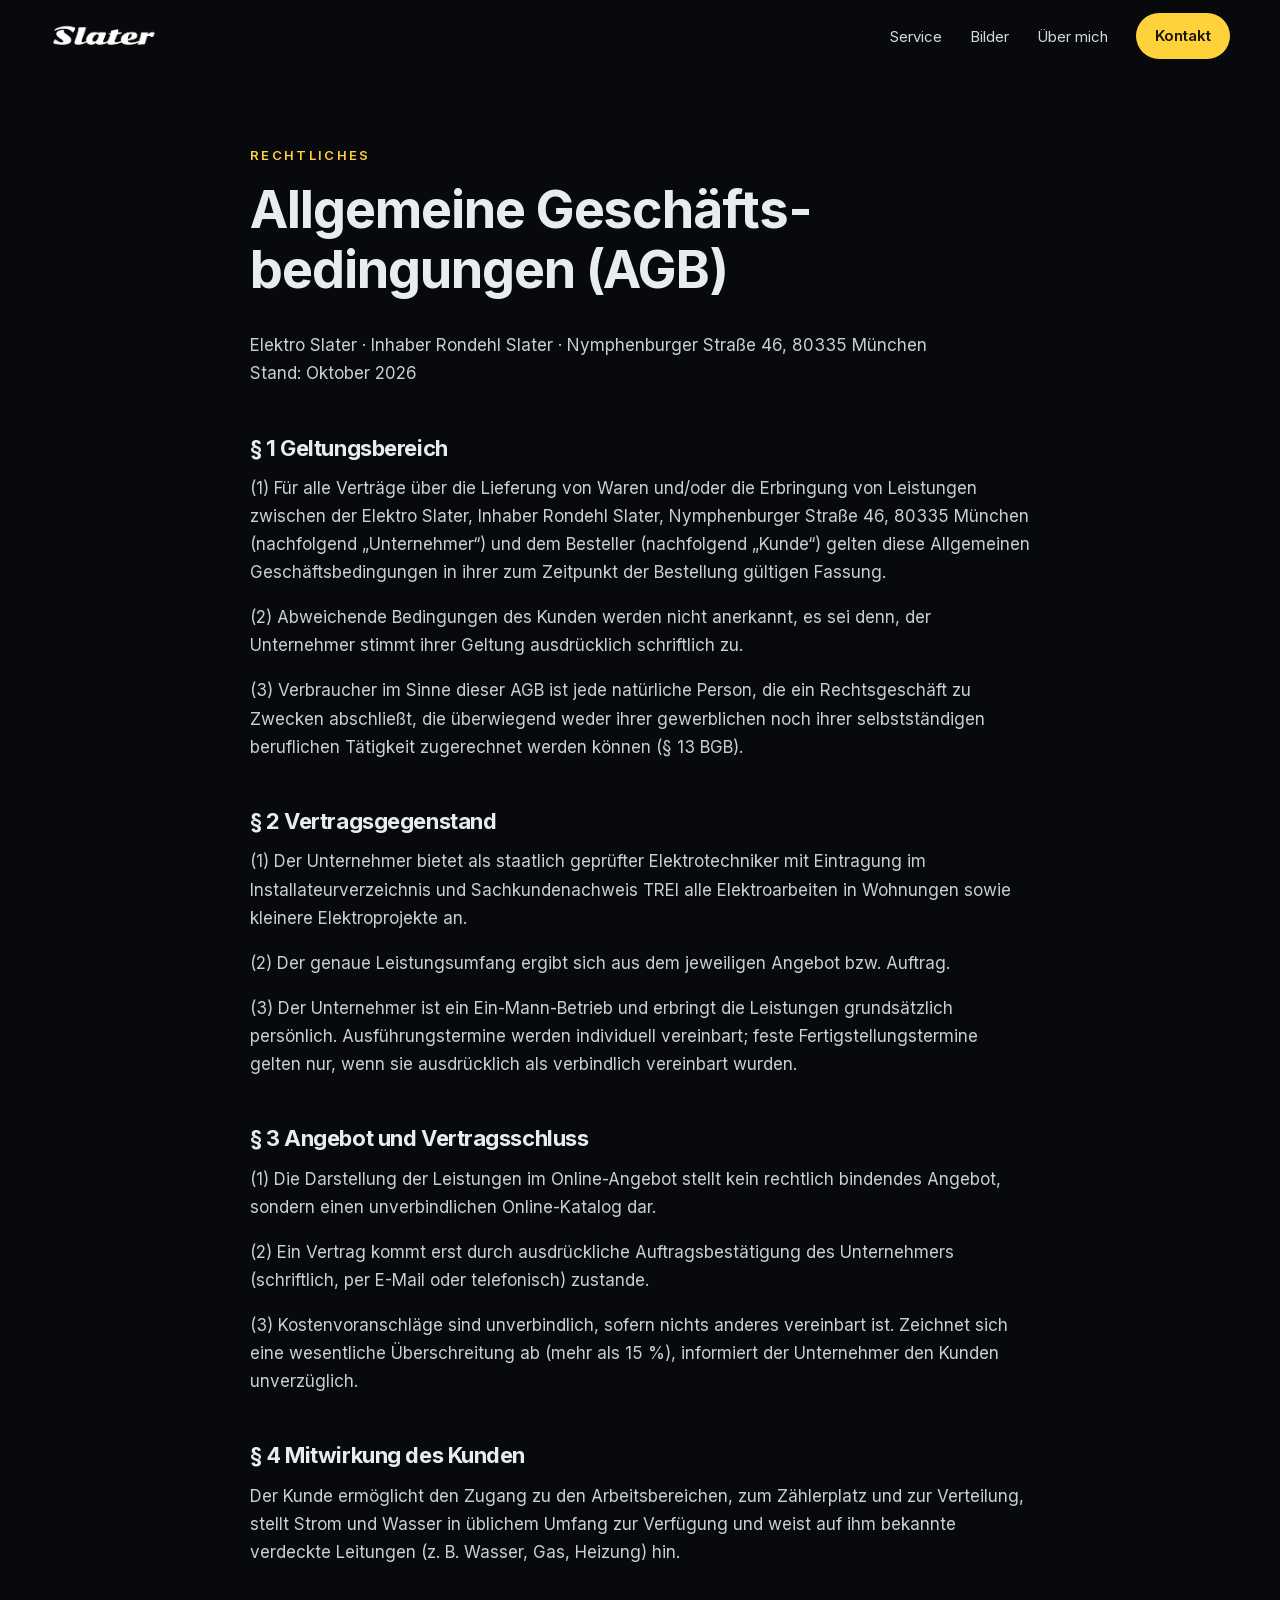
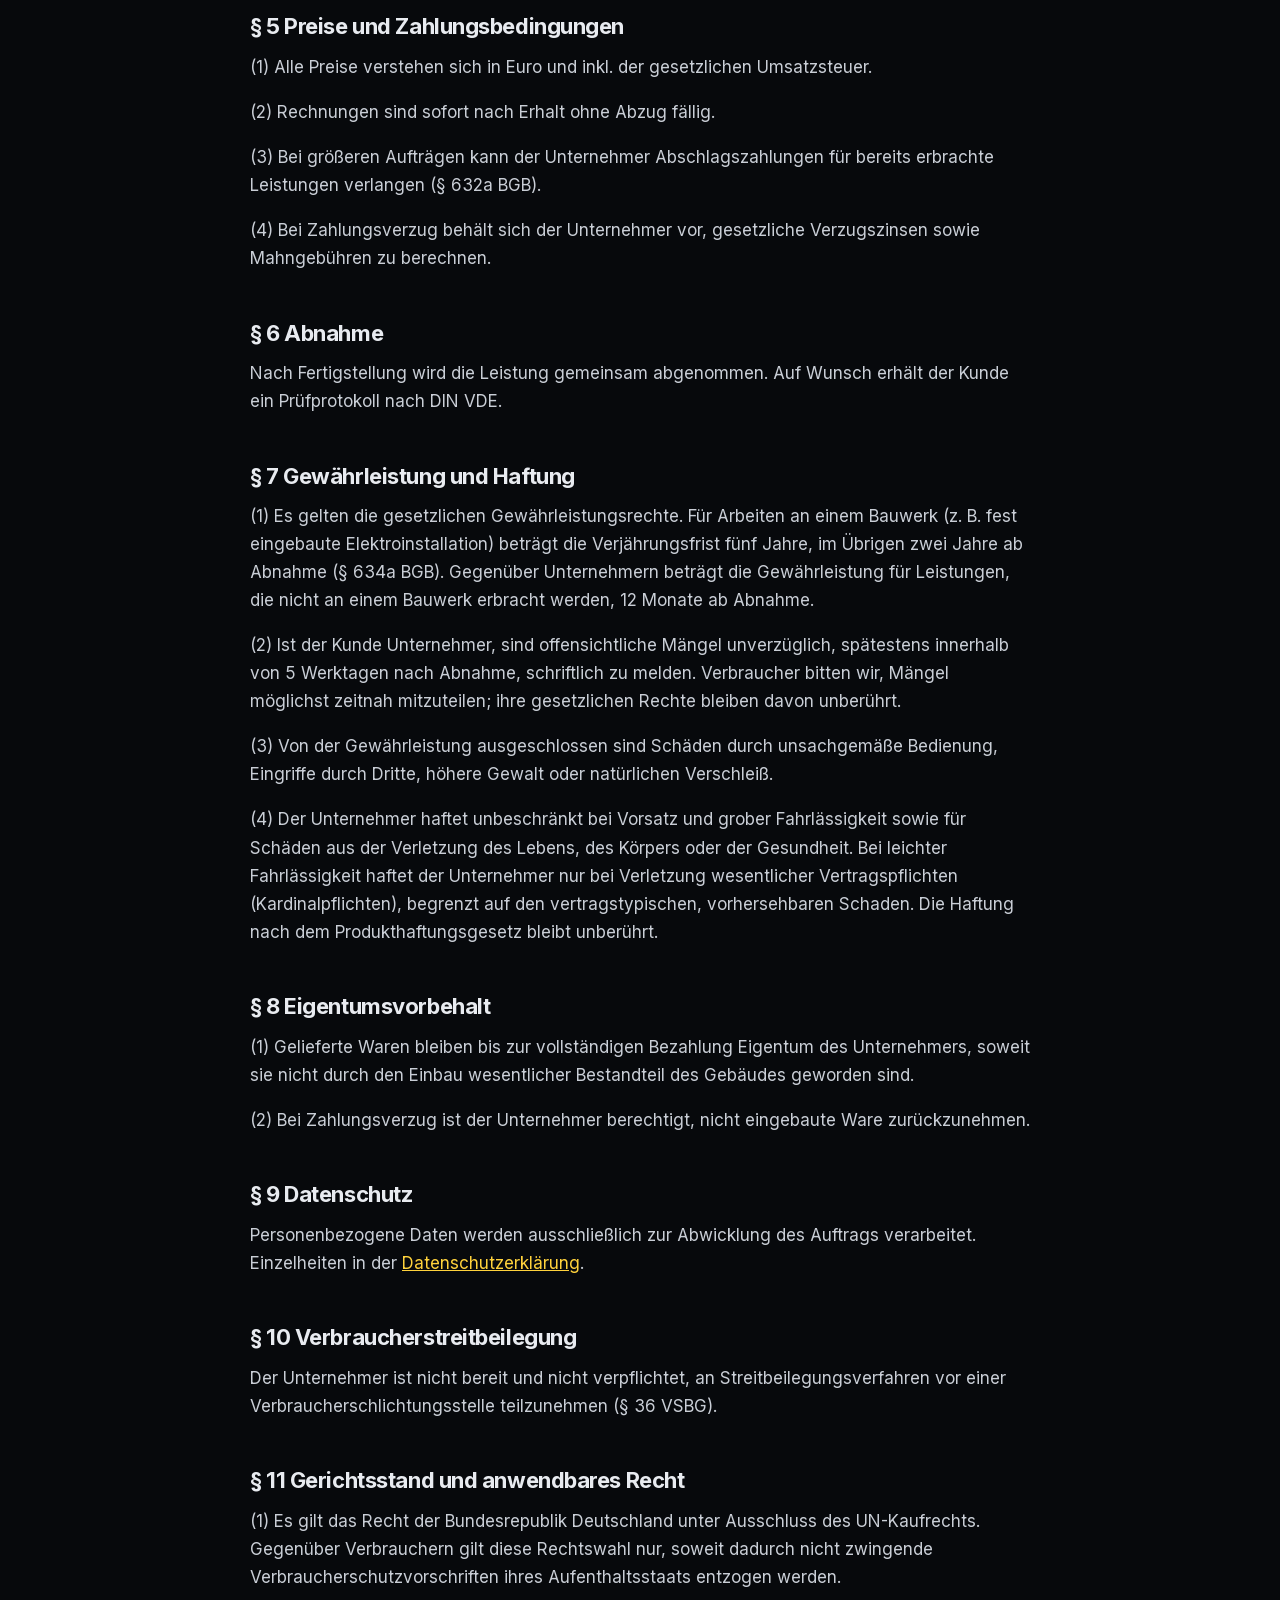
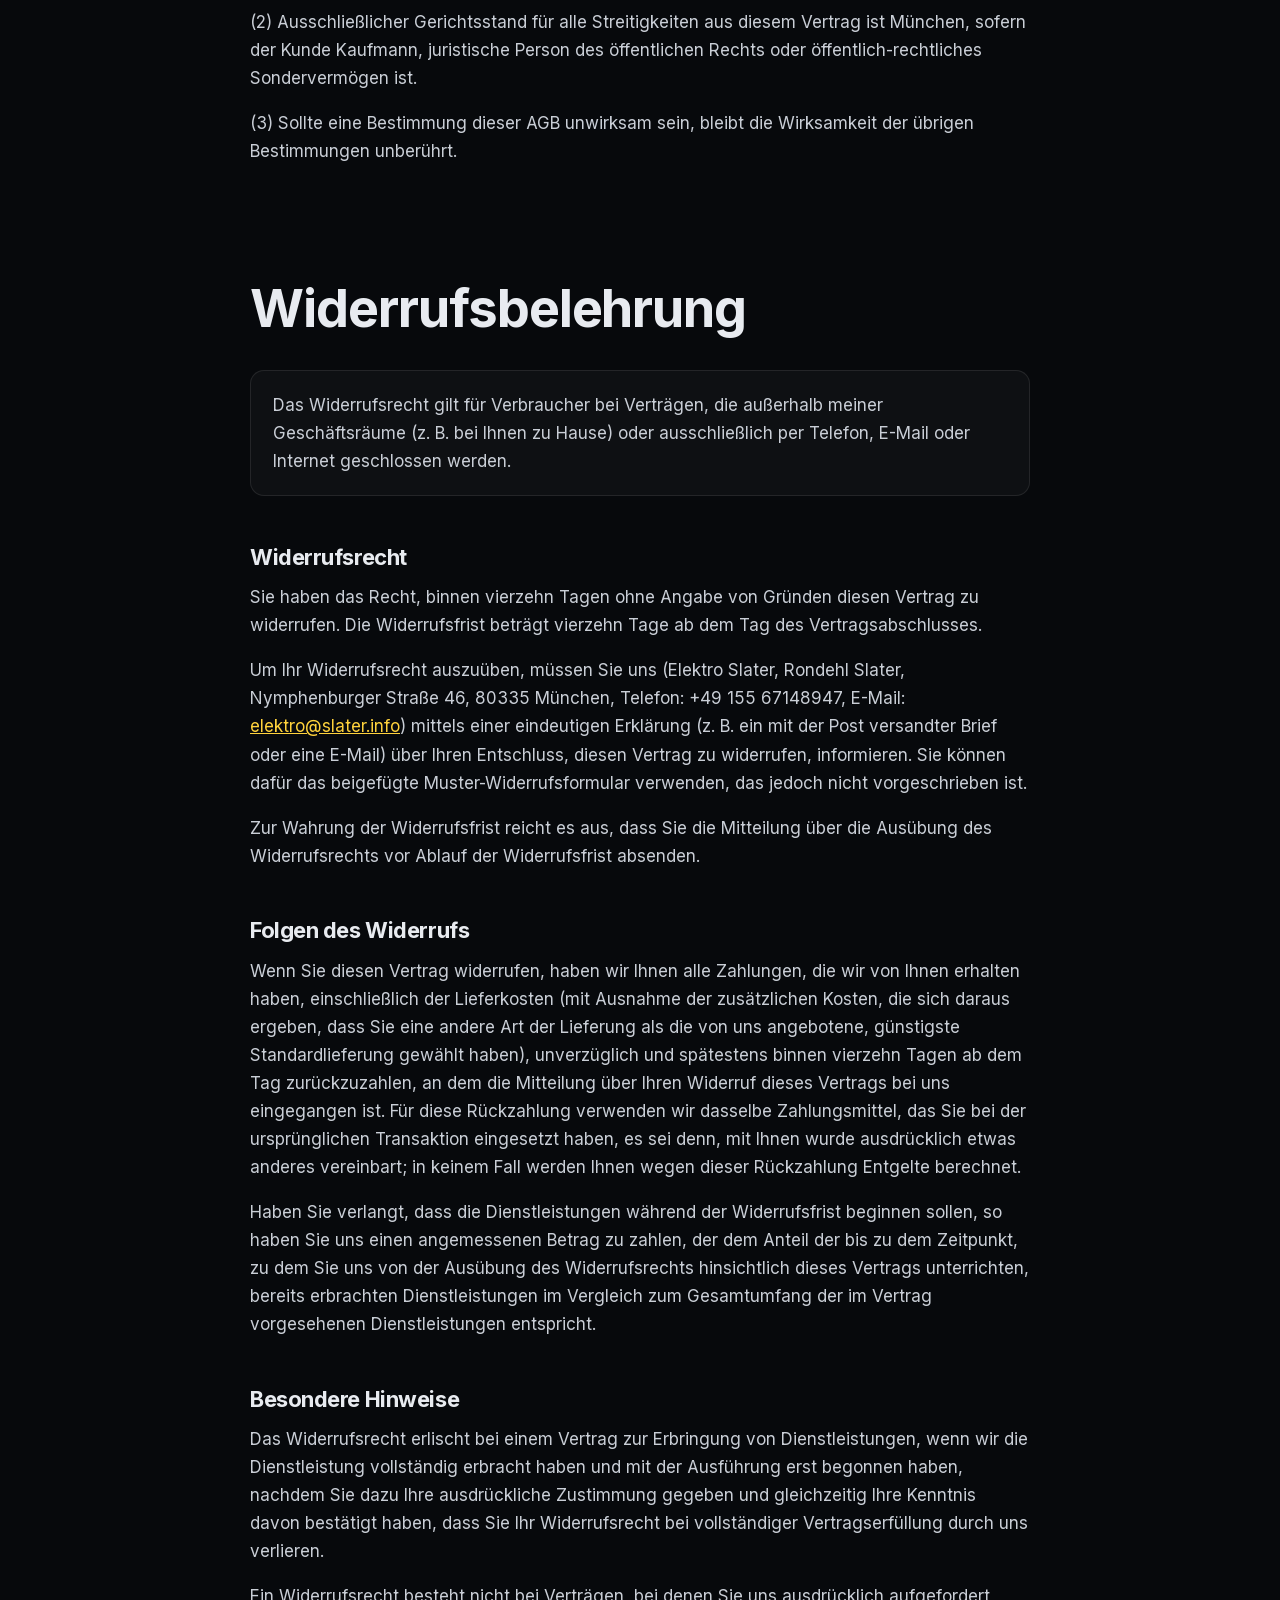
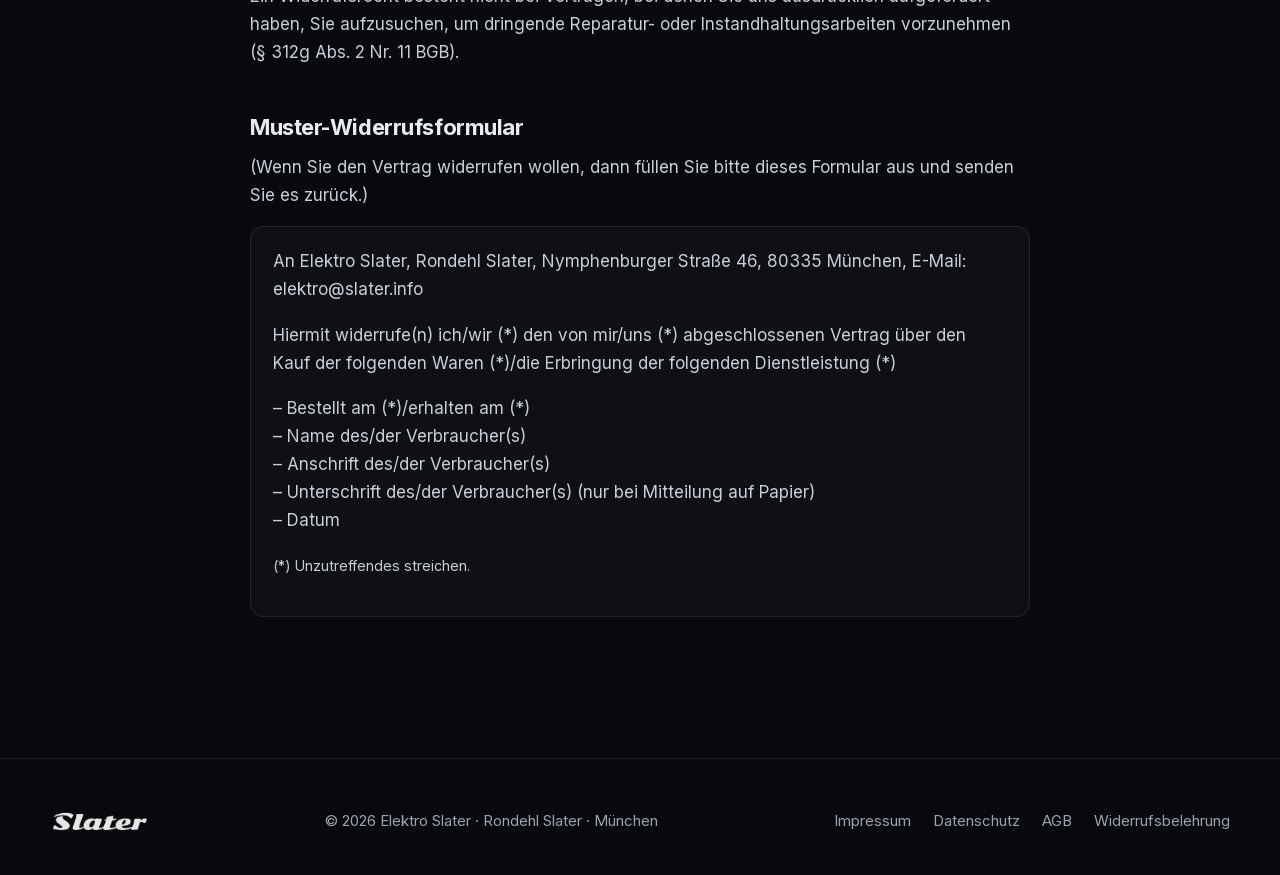
==== agb.html @ 7f8ffefa "Neue Webseite Elektro Slater Gewitter-Startseite, Meilensteine der Elektrik, Nachweise, Impressum, D" ====
<!doctype html>
<html lang="de">
<head>
  <meta charset="utf-8">
  <meta name="viewport" content="width=device-width, initial-scale=1">
  <title>AGB &amp; Widerrufsbelehrung – Elektro Slater</title>
  <meta name="robots" content="noindex, follow">
  <meta name="theme-color" content="#07090c">
  <link rel="icon" href="data:image/svg+xml,%3Csvg xmlns='http://www.w3.org/2000/svg' viewBox='0 0 64 64'%3E%3Crect width='64' height='64' rx='12' fill='%2307090c'/%3E%3Cpath d='M36 6 14 36h14l-4 22 24-32H34z' fill='%23ffd23c'/%3E%3C/svg%3E">
  <link rel="stylesheet" href="css/style.css">
</head>
<body>
<header class="site-header is-scrolled">
  <div class="wrap">
    <a class="brand" href="index.html" aria-label="Elektro Slater – Startseite"><img src="img/logo-slater.png" alt="Slater" width="108" height="28"></a>
    <button class="nav-toggle" aria-expanded="false" aria-controls="nav" aria-label="Menü öffnen"><span></span><span></span><span></span></button>
    <nav class="nav" id="nav" aria-label="Hauptnavigation">
      <ul>
        <li><a href="index.html#leistungen">Service</a></li>
        <li><a href="index.html#bilder">Bilder</a></li>
        <li><a href="index.html#ueber-mich">Über mich</a></li>
        <li><a class="btn btn--volt" href="index.html#kontakt">Kontakt</a></li>
      </ul>
    </nav>
  </div>
</header>

<main id="main" class="section legal">
  <div class="wrap narrow">
    <span class="kicker">Rechtliches</span>
    <h1>Allgemeine Geschäfts&shy;bedingungen (AGB)</h1>
    <p>Elektro Slater · Inhaber Rondehl Slater · Nymphenburger Straße 46, 80335 München<br>Stand: Oktober 2026</p>

    <h2>§ 1 Geltungsbereich</h2>
    <p>(1) Für alle Verträge über die Lieferung von Waren und/oder die Erbringung von Leistungen zwischen der Elektro Slater, Inhaber Rondehl Slater, Nymphenburger Straße 46, 80335 München (nachfolgend „Unternehmer“) und dem Besteller (nachfolgend „Kunde“) gelten diese Allgemeinen Geschäftsbedingungen in ihrer zum Zeitpunkt der Bestellung gültigen Fassung.</p>
    <p>(2) Abweichende Bedingungen des Kunden werden nicht anerkannt, es sei denn, der Unternehmer stimmt ihrer Geltung ausdrücklich schriftlich zu.</p>
    <p>(3) Verbraucher im Sinne dieser AGB ist jede natürliche Person, die ein Rechtsgeschäft zu Zwecken abschließt, die überwiegend weder ihrer gewerblichen noch ihrer selbstständigen beruflichen Tätigkeit zugerechnet werden können (§ 13 BGB).</p>

    <h2>§ 2 Vertragsgegenstand</h2>
    <p>(1) Der Unternehmer bietet als staatlich geprüfter Elektrotechniker mit Eintragung im Installateurverzeichnis und Sachkundenachweis TREI alle Elektroarbeiten in Wohnungen sowie kleinere Elektroprojekte an.</p>
    <p>(2) Der genaue Leistungsumfang ergibt sich aus dem jeweiligen Angebot bzw. Auftrag.</p>
    <p>(3) Der Unternehmer ist ein Ein-Mann-Betrieb und erbringt die Leistungen grundsätzlich persönlich. Ausführungstermine werden individuell vereinbart; feste Fertigstellungstermine gelten nur, wenn sie ausdrücklich als verbindlich vereinbart wurden.</p>

    <h2>§ 3 Angebot und Vertragsschluss</h2>
    <p>(1) Die Darstellung der Leistungen im Online-Angebot stellt kein rechtlich bindendes Angebot, sondern einen unverbindlichen Online-Katalog dar.</p>
    <p>(2) Ein Vertrag kommt erst durch ausdrückliche Auftragsbestätigung des Unternehmers (schriftlich, per E-Mail oder telefonisch) zustande.</p>
    <p>(3) Kostenvoranschläge sind unverbindlich, sofern nichts anderes vereinbart ist. Zeichnet sich eine wesentliche Überschreitung ab (mehr als 15 %), informiert der Unternehmer den Kunden unverzüglich.</p>

    <h2>§ 4 Mitwirkung des Kunden</h2>
    <p>Der Kunde ermöglicht den Zugang zu den Arbeitsbereichen, zum Zählerplatz und zur Verteilung, stellt Strom und Wasser in üblichem Umfang zur Verfügung und weist auf ihm bekannte verdeckte Leitungen (z. B. Wasser, Gas, Heizung) hin.</p>

    <h2>§ 5 Preise und Zahlungsbedingungen</h2>
    <p>(1) Alle Preise verstehen sich in Euro und inkl. der gesetzlichen Umsatzsteuer. <!-- Falls Kleinunternehmer nach § 19 UStG: Satz ersetzen durch „Gemäß § 19 UStG wird keine Umsatzsteuer berechnet.“ --></p>
    <p>(2) Rechnungen sind sofort nach Erhalt ohne Abzug fällig.</p>
    <p>(3) Bei größeren Aufträgen kann der Unternehmer Abschlagszahlungen für bereits erbrachte Leistungen verlangen (§ 632a BGB).</p>
    <p>(4) Bei Zahlungsverzug behält sich der Unternehmer vor, gesetzliche Verzugszinsen sowie Mahngebühren zu berechnen.</p>

    <h2>§ 6 Abnahme</h2>
    <p>Nach Fertigstellung wird die Leistung gemeinsam abgenommen. Auf Wunsch erhält der Kunde ein Prüfprotokoll nach DIN VDE.</p>

    <h2>§ 7 Gewährleistung und Haftung</h2>
    <p>(1) Es gelten die gesetzlichen Gewährleistungsrechte. Für Arbeiten an einem Bauwerk (z. B. fest eingebaute Elektroinstallation) beträgt die Verjährungsfrist fünf Jahre, im Übrigen zwei Jahre ab Abnahme (§ 634a BGB). Gegenüber Unternehmern beträgt die Gewährleistung für Leistungen, die nicht an einem Bauwerk erbracht werden, 12 Monate ab Abnahme.</p>
    <p>(2) Ist der Kunde Unternehmer, sind offensichtliche Mängel unverzüglich, spätestens innerhalb von 5 Werktagen nach Abnahme, schriftlich zu melden. Verbraucher bitten wir, Mängel möglichst zeitnah mitzuteilen; ihre gesetzlichen Rechte bleiben davon unberührt.</p>
    <p>(3) Von der Gewährleistung ausgeschlossen sind Schäden durch unsachgemäße Bedienung, Eingriffe durch Dritte, höhere Gewalt oder natürlichen Verschleiß.</p>
    <p>(4) Der Unternehmer haftet unbeschränkt bei Vorsatz und grober Fahrlässigkeit sowie für Schäden aus der Verletzung des Lebens, des Körpers oder der Gesundheit. Bei leichter Fahrlässigkeit haftet der Unternehmer nur bei Verletzung wesentlicher Vertragspflichten (Kardinalpflichten), begrenzt auf den vertragstypischen, vorhersehbaren Schaden. Die Haftung nach dem Produkthaftungsgesetz bleibt unberührt.</p>

    <h2>§ 8 Eigentumsvorbehalt</h2>
    <p>(1) Gelieferte Waren bleiben bis zur vollständigen Bezahlung Eigentum des Unternehmers, soweit sie nicht durch den Einbau wesentlicher Bestandteil des Gebäudes geworden sind.</p>
    <p>(2) Bei Zahlungsverzug ist der Unternehmer berechtigt, nicht eingebaute Ware zurückzunehmen.</p>

    <h2>§ 9 Datenschutz</h2>
    <p>Personenbezogene Daten werden ausschließlich zur Abwicklung des Auftrags verarbeitet. Einzelheiten in der <a href="datenschutz.html">Datenschutzerklärung</a>.</p>

    <h2>§ 10 Verbraucherstreitbeilegung</h2>
    <p>Der Unternehmer ist nicht bereit und nicht verpflichtet, an Streitbeilegungsverfahren vor einer Verbraucherschlichtungsstelle teilzunehmen (§ 36 VSBG).</p>

    <h2>§ 11 Gerichtsstand und anwendbares Recht</h2>
    <p>(1) Es gilt das Recht der Bundesrepublik Deutschland unter Ausschluss des UN-Kaufrechts. Gegenüber Verbrauchern gilt diese Rechtswahl nur, soweit dadurch nicht zwingende Verbraucherschutzvorschriften ihres Aufenthaltsstaats entzogen werden.</p>
    <p>(2) Ausschließlicher Gerichtsstand für alle Streitigkeiten aus diesem Vertrag ist München, sofern der Kunde Kaufmann, juristische Person des öffentlichen Rechts oder öffentlich-rechtliches Sondervermögen ist.</p>
    <p>(3) Sollte eine Bestimmung dieser AGB unwirksam sein, bleibt die Wirksamkeit der übrigen Bestimmungen unberührt.</p>

    <h1 id="widerruf" style="margin-top:2.2em">Widerrufs&shy;belehrung</h1>
    <p class="box">Das Widerrufsrecht gilt für Verbraucher bei Verträgen, die außerhalb meiner Geschäftsräume (z. B. bei Ihnen zu Hause) oder ausschließlich per Telefon, E-Mail oder Internet geschlossen werden.</p>

    <h2>Widerrufsrecht</h2>
    <p>Sie haben das Recht, binnen vierzehn Tagen ohne Angabe von Gründen diesen Vertrag zu widerrufen. Die Widerrufsfrist beträgt vierzehn Tage ab dem Tag des Vertragsabschlusses.</p>
    <p>Um Ihr Widerrufsrecht auszuüben, müssen Sie uns (Elektro Slater, Rondehl Slater, Nymphenburger Straße 46, 80335 München, Telefon: +49 155 67148947, E-Mail: <a href="mailto:elektro@slater.info">elektro@slater.info</a>) mittels einer eindeutigen Erklärung (z. B. ein mit der Post versandter Brief oder eine E-Mail) über Ihren Entschluss, diesen Vertrag zu widerrufen, informieren. Sie können dafür das beigefügte Muster-Widerrufsformular verwenden, das jedoch nicht vorgeschrieben ist.</p>
    <p>Zur Wahrung der Widerrufsfrist reicht es aus, dass Sie die Mitteilung über die Ausübung des Widerrufsrechts vor Ablauf der Widerrufsfrist absenden.</p>

    <h2>Folgen des Widerrufs</h2>
    <p>Wenn Sie diesen Vertrag widerrufen, haben wir Ihnen alle Zahlungen, die wir von Ihnen erhalten haben, einschließlich der Lieferkosten (mit Ausnahme der zusätzlichen Kosten, die sich daraus ergeben, dass Sie eine andere Art der Lieferung als die von uns angebotene, günstigste Standardlieferung gewählt haben), unverzüglich und spätestens binnen vierzehn Tagen ab dem Tag zurückzuzahlen, an dem die Mitteilung über Ihren Widerruf dieses Vertrags bei uns eingegangen ist. Für diese Rückzahlung verwenden wir dasselbe Zahlungsmittel, das Sie bei der ursprünglichen Transaktion eingesetzt haben, es sei denn, mit Ihnen wurde ausdrücklich etwas anderes vereinbart; in keinem Fall werden Ihnen wegen dieser Rückzahlung Entgelte berechnet.</p>
    <p>Haben Sie verlangt, dass die Dienstleistungen während der Widerrufsfrist beginnen sollen, so haben Sie uns einen angemessenen Betrag zu zahlen, der dem Anteil der bis zu dem Zeitpunkt, zu dem Sie uns von der Ausübung des Widerrufsrechts hinsichtlich dieses Vertrags unterrichten, bereits erbrachten Dienstleistungen im Vergleich zum Gesamtumfang der im Vertrag vorgesehenen Dienstleistungen entspricht.</p>

    <h2>Besondere Hinweise</h2>
    <p>Das Widerrufsrecht erlischt bei einem Vertrag zur Erbringung von Dienstleistungen, wenn wir die Dienstleistung vollständig erbracht haben und mit der Ausführung erst begonnen haben, nachdem Sie dazu Ihre ausdrückliche Zustimmung gegeben und gleichzeitig Ihre Kenntnis davon bestätigt haben, dass Sie Ihr Widerrufsrecht bei vollständiger Vertragserfüllung durch uns verlieren.</p>
    <p>Ein Widerrufsrecht besteht nicht bei Verträgen, bei denen Sie uns ausdrücklich aufgefordert haben, Sie aufzusuchen, um dringende Reparatur- oder Instandhaltungsarbeiten vorzunehmen (§ 312g Abs. 2 Nr. 11 BGB).</p>

    <h2>Muster-Widerrufsformular</h2>
    <p>(Wenn Sie den Vertrag widerrufen wollen, dann füllen Sie bitte dieses Formular aus und senden Sie es zurück.)</p>
    <div class="box">
      <p>An Elektro Slater, Rondehl Slater, Nymphenburger Straße 46, 80335 München, E-Mail: elektro@slater.info</p>
      <p>Hiermit widerrufe(n) ich/wir (*) den von mir/uns (*) abgeschlossenen Vertrag über den Kauf der folgenden Waren (*)/die Erbringung der folgenden Dienstleistung (*)</p>
      <p>– Bestellt am (*)/erhalten am (*)<br>– Name des/der Verbraucher(s)<br>– Anschrift des/der Verbraucher(s)<br>– Unterschrift des/der Verbraucher(s) (nur bei Mitteilung auf Papier)<br>– Datum</p>
      <p><small>(*) Unzutreffendes streichen.</small></p>
    </div>
  </div>
</main>

<footer class="site-footer">
  <div class="wrap">
    <a href="index.html" aria-label="Startseite"><img src="img/logo-slater.png" alt="Slater" width="100" height="26"></a>
    <span>© <span data-year>2026</span> Elektro Slater · Rondehl Slater · München</span>
    <ul>
      <li><a href="impressum.html">Impressum</a></li>
      <li><a href="datenschutz.html">Datenschutz</a></li>
      <li><a href="agb.html">AGB</a></li>
      <li><a href="agb.html#widerruf">Widerrufsbelehrung</a></li>
    </ul>
  </div>
</footer>
<script src="js/main.js" defer></script>
</body>
</html>
---- css/style.css ----
/* Elektro Slater – dunkles, ruhiges Design mit weichen Bildübergängen */

@font-face {
  font-family: "Inter";
  src: url("../fonts/inter.woff2") format("woff2");
  font-weight: 100 900;
  font-display: swap;
}

:root {
  --bg: #07090c;
  --bg-2: #0d1117;
  --line: rgba(255, 255, 255, .09);
  --text: #e8ebf0;
  --muted: #9aa3ae;
  --volt: #ffd23c;
  --volt-ink: #1a1400;
  --spark: #8fc2ff;
  --radius: 14px;
  --wrap: 1180px;
}

* { box-sizing: border-box; }
html { scroll-behavior: smooth; -webkit-text-size-adjust: 100%; }
@media (prefers-reduced-motion: reduce) { html { scroll-behavior: auto; } }
body {
  margin: 0;
  background: var(--bg);
  color: var(--text);
  font: 400 17px/1.65 "Inter", system-ui, -apple-system, "Segoe UI", sans-serif;
  -webkit-font-smoothing: antialiased;
}
img { max-width: 100%; display: block; }
a { color: inherit; }
h1, h2, h3 { line-height: 1.15; margin: 0 0 .6em; font-weight: 700; letter-spacing: -.02em; }
h2 { font-size: clamp(30px, 4.4vw, 52px); }
h3 { font-size: 21px; letter-spacing: -.01em; }
p { margin: 0 0 1em; }
.wrap { width: min(var(--wrap), 100% - 32px); margin-inline: auto; }
.narrow { width: min(780px, 100% - 32px); }
.kicker {
  display: inline-block; margin-bottom: 14px;
  font-size: 13px; font-weight: 600; letter-spacing: .18em; text-transform: uppercase;
  color: var(--volt);
}
.lead { font-size: clamp(18px, 1.6vw, 21px); color: #c9ced6; max-width: 62ch; }
.muted { color: var(--muted); }
.skip { position: absolute; left: -9999px; }
.skip:focus { left: 16px; top: 16px; z-index: 100; background: var(--volt); color: var(--volt-ink); padding: 8px 14px; border-radius: 8px; }

/* ---------- Buttons ---------- */
.btn {
  display: inline-flex; align-items: center; gap: 10px;
  padding: 14px 22px; border-radius: 999px;
  font-weight: 600; font-size: 16px; text-decoration: none;
  border: 1px solid transparent; cursor: pointer;
  transition: transform .2s, box-shadow .2s, background .2s;
}
.btn svg { width: 18px; height: 18px; flex: none; }
.btn--volt { background: var(--volt); color: var(--volt-ink); box-shadow: 0 0 0 rgba(255, 210, 60, 0); }
.btn--volt:hover { transform: translateY(-2px); box-shadow: 0 8px 30px rgba(255, 210, 60, .35); }
.btn--ghost { border-color: rgba(255, 255, 255, .3); color: var(--text); background: rgba(255, 255, 255, .04); backdrop-filter: blur(6px); }
.btn--ghost:hover { border-color: #fff; }

/* ---------- Kopfzeile ---------- */
.site-header {
  position: fixed; inset: 0 0 auto 0; z-index: 50;
  transition: background .3s, backdrop-filter .3s;
}
.site-header.is-scrolled { background: rgba(7, 9, 12, .82); backdrop-filter: blur(10px); border-bottom: 1px solid var(--line); }
.site-header .wrap { display: flex; align-items: center; justify-content: space-between; height: 72px; }
.brand img { height: 28px; width: auto; filter: none; }
.nav ul { list-style: none; display: flex; gap: 28px; margin: 0; padding: 0; align-items: center; }
.nav a { text-decoration: none; font-size: 15px; color: #d5d9df; }
.nav a:hover { color: #fff; }
.nav .btn { padding: 10px 18px; font-size: 15px; color: var(--volt-ink); }
.nav-toggle { display: none; background: none; border: 0; padding: 10px; cursor: pointer; }
.nav-toggle span { display: block; width: 24px; height: 2px; background: #fff; margin: 5px 0; transition: transform .3s, opacity .3s; }
@media (max-width: 860px) {
  .nav-toggle { display: block; position: relative; z-index: 2; }
  .nav { position: fixed; inset: 0; background: rgba(7, 9, 12, .97); display: grid; place-items: center; opacity: 0; pointer-events: none; transition: opacity .3s; }
  .nav ul { flex-direction: column; gap: 26px; }
  .nav a { font-size: 22px; }
  .nav-open .nav { opacity: 1; pointer-events: auto; }
  .nav-open .nav-toggle span:nth-child(1) { transform: translateY(7px) rotate(45deg); }
  .nav-open .nav-toggle span:nth-child(2) { opacity: 0; }
  .nav-open .nav-toggle span:nth-child(3) { transform: translateY(-7px) rotate(-45deg); }
}

/* ---------- Startbereich mit Gewitter ---------- */
.hero {
  position: relative; min-height: 100vh; min-height: 100svh;
  overflow: hidden; background: #05070a;
  display: flex; align-items: center;
}
/* Echtes Foto von München, abgedunkelt zur Gewitterstimmung */
.hero-photo { position: absolute; inset: 0; }
.hero-photo img {
  width: 100%; height: 100%; object-fit: cover; object-position: 30% 35%;
  filter: brightness(calc(.62 + var(--flash, 0) * .5)) saturate(.75) contrast(1.12) hue-rotate(-8deg);
  transform: scale(1.06);
  animation: drift 40s ease-in-out infinite alternate;
}
@keyframes drift { to { transform: scale(1.12) translate(-1.2%, -.6%); } }
.hero-photo::after { /* Gewitterhimmel: dunkle Wolkendecke oben, Licht der Stadt unten */
  content: ""; position: absolute; inset: 0;
  background:
    radial-gradient(ellipse 80% 55% at 50% 0%, rgba(6, 10, 22, .85), rgba(6, 10, 22, 0) 70%),
    linear-gradient(180deg, rgba(4, 7, 14, .75) 0%, rgba(8, 14, 28, .25) 40%, rgba(5, 7, 10, .55) 75%, var(--bg) 100%);
}
/* echter Blitz – nur im Himmel, weich ausgeblendet */
.hero-bolt {
  position: absolute; top: -6%; left: 50%; z-index: 1;
  height: 66%; width: auto; max-width: none;
  mix-blend-mode: screen; opacity: 0; transform-origin: top center;
  filter: brightness(1.05) contrast(1.9) saturate(.8); /* dunkelblauer Himmel des Blitzfotos wird schwarz = unsichtbar */
  -webkit-mask-image: radial-gradient(ellipse 48% 58% at 50% 42%, #000 45%, transparent 100%);
  mask-image: radial-gradient(ellipse 48% 58% at 50% 42%, #000 45%, transparent 100%);
  pointer-events: none;
}
.hero-flash {
  position: absolute; inset: 0; z-index: 1; opacity: 0; pointer-events: none; mix-blend-mode: screen;
  background: radial-gradient(ellipse 90% 60% at 50% 10%, rgba(170, 195, 255, .55), rgba(120, 150, 230, .12) 60%, transparent 85%);
}
#rain { position: absolute; inset: 0; z-index: 2; width: 100%; height: 100%; pointer-events: none; -webkit-mask-image: linear-gradient(180deg, #000 65%, transparent 100%); mask-image: linear-gradient(180deg, #000 65%, transparent 100%); }
.hero::after { /* Vignette */
  content: ""; position: absolute; inset: 0; z-index: 2; pointer-events: none;
  background: radial-gradient(ellipse 120% 90% at 50% 45%, transparent 55%, rgba(0, 0, 0, .65) 100%);
}
.hero .wrap { position: relative; z-index: 3; }
.hero-content { padding: 110px 0 120px; margin: 0 auto; max-width: 760px; text-align: center; }
.hero-logo { margin: 0 0 26px; }
.hero-logo img {
  width: min(620px, 84vw); height: auto; margin: 0 auto;
  opacity: .12; filter: brightness(.5);
}
/* langsames Anflackern wie eine alte Leuchtreklame */
.is-powered .hero-logo img { animation: neon-on 3.6s linear forwards; }
@keyframes neon-on {
  0%   { opacity: .12; filter: brightness(.5); }
  6%   { opacity: .9;  filter: drop-shadow(0 0 4px #fff) drop-shadow(0 0 20px rgba(143, 194, 255, .8)); }
  9%   { opacity: .15; filter: brightness(.5); }
  22%  { opacity: .15; filter: brightness(.5); }
  25%  { opacity: .7;  filter: drop-shadow(0 0 14px rgba(143, 194, 255, .6)); }
  28%  { opacity: .2;  filter: brightness(.5); }
  31%  { opacity: .95; filter: drop-shadow(0 0 4px #fff) drop-shadow(0 0 22px rgba(143, 194, 255, .8)); }
  34%  { opacity: .3;  filter: brightness(.6); }
  48%  { opacity: .35; filter: brightness(.6); }
  52%  { opacity: 1;   filter: drop-shadow(0 0 3px #fff) drop-shadow(0 0 20px rgba(143, 194, 255, .7)); }
  55%  { opacity: .6;  filter: drop-shadow(0 0 8px rgba(143, 194, 255, .4)); }
  60%, 100% { opacity: 1; filter: drop-shadow(0 0 2px rgba(255, 255, 255, .9)) drop-shadow(0 0 18px rgba(143, 194, 255, .55)) drop-shadow(0 0 52px rgba(90, 150, 255, .35)); }
}
/* kurzes Zucken bei späteren Blitzen */
.is-powered.is-flicker .hero-logo img { animation: neon-on 3.6s linear forwards, flicker .5s linear; }
@keyframes flicker { 0%, 100% { opacity: 1; } 20% { opacity: .4; } 35% { opacity: 1; } 55% { opacity: .65; } }
.hero-sub { font-size: clamp(18px, 2vw, 24px); font-weight: 500; margin: 0 auto 30px; max-width: 34ch; color: #dfe4ea; text-shadow: 0 2px 20px rgba(0, 0, 0, .8); }
.hero-actions { display: flex; flex-wrap: wrap; gap: 12px; justify-content: center; }
.hero-content > * { opacity: 0; transform: translateY(14px); transition: opacity 1s, transform 1s; }
.hero-content > .hero-logo { opacity: 1; transform: none; }
.is-powered .hero-content > * { opacity: 1; transform: none; }
.is-powered .hero-content > :nth-child(2) { transition-delay: 2.4s; }
.is-powered .hero-content > :nth-child(3) { transition-delay: 2.8s; }
.sound-btn {
  position: absolute; z-index: 4; right: 16px; bottom: 22px;
  display: inline-flex; align-items: center; gap: 8px;
  background: rgba(0, 0, 0, .45); color: #fff; border: 1px solid rgba(255, 255, 255, .25);
  border-radius: 999px; padding: 9px 14px; font: 500 14px "Inter", sans-serif; cursor: pointer; backdrop-filter: blur(6px);
}
.sound-btn svg { width: 18px; height: 18px; }
.sound-btn[aria-pressed="true"] { border-color: var(--volt); color: var(--volt); }
.scroll-cue {
  position: absolute; z-index: 4; left: 50%; bottom: 26px; width: 26px; height: 42px; margin-left: -13px;
  border: 2px solid rgba(255, 255, 255, .4); border-radius: 14px;
}
.scroll-cue::after { content: ""; position: absolute; left: 50%; top: 8px; width: 4px; height: 8px; margin-left: -2px; border-radius: 2px; background: #fff; animation: cue 1.8s infinite; }
@keyframes cue { 0% { opacity: 0; transform: translateY(0); } 40% { opacity: 1; } 100% { opacity: 0; transform: translateY(12px); } }
@media (max-width: 760px) {
  .hero-photo img { object-position: 28% 50%; }
  .hero-bolt { height: 55%; }
  .scroll-cue { display: none; }
}
@media (prefers-reduced-motion: reduce) {
  .hero-photo img { animation: none; }
  .is-powered .hero-logo img { animation: none; opacity: 1; filter: drop-shadow(0 0 18px rgba(143, 194, 255, .55)); }
  .hero-content > * { transition: none; }
}

/* ---------- Abschnitte ---------- */
.section { padding: clamp(80px, 11vw, 150px) 0; position: relative; }
.section--alt { background: var(--bg-2); }
.section-head { max-width: 760px; margin-bottom: 56px; }

/* Foto, das weich ins Schwarz übergeht (Stil Julien Huber) */
.fade-photo { position: relative; overflow: hidden; }
.fade-photo img { width: 100%; height: 100%; object-fit: cover; }
.fade-photo--right img { -webkit-mask-image: linear-gradient(90deg, #000 45%, transparent 100%); mask-image: linear-gradient(90deg, #000 45%, transparent 100%); }
.fade-photo--left img { -webkit-mask-image: linear-gradient(270deg, #000 45%, transparent 100%); mask-image: linear-gradient(270deg, #000 45%, transparent 100%); }
.fade-photo--soft img { -webkit-mask-image: radial-gradient(closest-side, #000 55%, transparent 100%); mask-image: radial-gradient(closest-side, #000 55%, transparent 100%); }

/* Über mich */
.about { display: grid; grid-template-columns: 1fr 1fr; align-items: center; gap: 0; }
.about .fade-photo { height: min(88vh, 820px); }
.about .fade-photo img { object-position: 50% 30%; }
.about-text { padding: 40px clamp(16px, 5vw, 80px) 40px 0; }
.stats { display: grid; grid-template-columns: repeat(3, 1fr); gap: 1px; background: var(--line); border: 1px solid var(--line); border-radius: var(--radius); overflow: hidden; margin-top: 34px; }
.stats div { background: var(--bg); padding: 22px 18px; }
.stats strong { display: block; font-size: clamp(26px, 3vw, 38px); color: var(--volt); line-height: 1.1; }
.stats span { font-size: 14px; color: var(--muted); }
.creds { list-style: none; padding: 0; margin: 24px 0 0; display: grid; gap: 10px; }
.creds li { display: flex; gap: 12px; align-items: flex-start; }
.creds svg { width: 20px; height: 20px; flex: none; margin-top: 3px; color: var(--volt); }
@media (max-width: 900px) {
  .about { grid-template-columns: 1fr; }
  .about .fade-photo { height: 70vh; }
  .about .fade-photo img { -webkit-mask-image: linear-gradient(0deg, transparent 0%, #000 45%); mask-image: linear-gradient(0deg, transparent 0%, #000 45%); }
  .about-text { padding: 0 16px; margin-top: -90px; position: relative; }
}

/* Leistungen – große Bildzeilen */
.feature { display: grid; grid-template-columns: 1.1fr 1fr; align-items: center; gap: clamp(24px, 4vw, 60px); margin-bottom: clamp(60px, 9vw, 120px); }
.feature:last-child { margin-bottom: 0; }
.feature .fade-photo { aspect-ratio: 4 / 3.4; border-radius: var(--radius); }
.feature:nth-child(even) .fade-photo { order: 2; }
.feature ul { padding-left: 0; list-style: none; margin: 18px 0 0; display: grid; gap: 8px; }
.feature li { padding-left: 26px; position: relative; color: #cfd4db; }
.feature li::before { content: ""; position: absolute; left: 0; top: .55em; width: 12px; height: 2px; background: var(--volt); }
.feature .tag { font-size: 13px; color: var(--spark); font-weight: 600; letter-spacing: .1em; text-transform: uppercase; }
@media (max-width: 860px) {
  .feature { grid-template-columns: 1fr; }
  .feature:nth-child(even) .fade-photo { order: 0; }
}

/* Leistungen – Kacheln */
.cards { display: grid; grid-template-columns: repeat(auto-fill, minmax(260px, 1fr)); gap: 16px; margin-top: 70px; }
.card {
  position: relative; padding: 28px 24px; border-radius: var(--radius);
  background: linear-gradient(160deg, rgba(255, 255, 255, .05), rgba(255, 255, 255, .015));
  border: 1px solid var(--line); overflow: hidden;
  transition: border-color .3s, transform .3s;
}
.card:hover { border-color: rgba(255, 210, 60, .45); transform: translateY(-3px); }
.card::before { /* Stromlinie, die beim Hover über die Kante läuft */
  content: ""; position: absolute; left: -40%; top: 0; width: 40%; height: 2px;
  background: linear-gradient(90deg, transparent, var(--spark), #fff, transparent);
  opacity: 0;
}
.card:hover::before { animation: current 1.1s ease-out; }
@keyframes current { 0% { left: -40%; opacity: 1; } 100% { left: 110%; opacity: 1; } }
.card svg { width: 30px; height: 30px; color: var(--volt); margin-bottom: 16px; }
.card p { color: var(--muted); font-size: 15.5px; margin: 0; }

/* Arbeitsweise */
.honest { display: grid; grid-template-columns: 1fr 1fr; gap: clamp(30px, 6vw, 90px); align-items: start; }
.steps { counter-reset: step; list-style: none; margin: 0; padding: 0; display: grid; gap: 0; }
.steps li { counter-increment: step; position: relative; padding: 0 0 30px 58px; }
.steps li::before {
  content: counter(step); position: absolute; left: 0; top: -2px; width: 38px; height: 38px; border-radius: 50%;
  display: grid; place-items: center; font-weight: 700; color: var(--volt);
  border: 1px solid rgba(255, 210, 60, .5); background: rgba(255, 210, 60, .06);
}
.steps li::after { content: ""; position: absolute; left: 19px; top: 40px; bottom: 4px; width: 1px; background: linear-gradient(var(--volt), transparent); opacity: .4; }
.steps li:last-child::after { display: none; }
.steps strong { display: block; margin-bottom: 4px; }
.steps span { color: var(--muted); font-size: 15.5px; }
.note {
  margin-top: 30px; padding: 22px 24px; border-radius: var(--radius);
  border: 1px dashed rgba(143, 194, 255, .4); background: rgba(143, 194, 255, .05); color: #cdd8e6; font-size: 16px;
}
@media (max-width: 860px) { .honest { grid-template-columns: 1fr; } }

/* Spruch-Banner */
.banner { position: relative; min-height: 70vh; display: grid; place-items: center; text-align: center; overflow: hidden; }
.banner img { position: absolute; inset: 0; width: 100%; height: 100%; object-fit: cover; opacity: .45; }
.banner::before { content: ""; position: absolute; inset: 0; z-index: 1; background: linear-gradient(180deg, var(--bg) 0%, rgba(7, 9, 12, .35) 35%, rgba(7, 9, 12, .35) 65%, var(--bg) 100%); }
.banner .wrap { position: relative; z-index: 2; }
.banner blockquote { margin: 0 auto; font-size: clamp(30px, 5vw, 64px); font-weight: 700; letter-spacing: -.03em; line-height: 1.1; max-width: 16ch; }
.banner blockquote em { font-style: normal; color: var(--volt); text-shadow: 0 0 30px rgba(255, 210, 60, .45); }
.banner p { margin-top: 18px; color: #c3c9d1; }

/* Galerie */
.gallery { columns: 3 260px; column-gap: 14px; }
.gallery figure { margin: 0 0 14px; break-inside: avoid; position: relative; border-radius: 10px; overflow: hidden; cursor: zoom-in; background: #111; }
.gallery img { width: 100%; height: auto; transition: transform .6s, filter .6s; filter: saturate(.85) brightness(.9); }
.gallery figure:hover img { transform: scale(1.04); filter: none; }
.gallery figcaption {
  position: absolute; inset: auto 0 0 0; padding: 40px 14px 12px; font-size: 14px;
  background: linear-gradient(0deg, rgba(0, 0, 0, .8), transparent);
}
.lightbox { position: fixed; inset: 0; z-index: 90; background: rgba(0, 0, 0, .94); display: none; place-items: center; padding: 16px; }
.lightbox.is-open { display: grid; }
.lightbox img { max-height: 84vh; width: auto; border-radius: 8px; }
.lightbox p { text-align: center; color: #ccc; margin-top: 12px; }
.lightbox button { position: absolute; top: 14px; right: 14px; background: none; border: 0; color: #fff; font-size: 36px; cursor: pointer; line-height: 1; }

/* Kontakt */
.contact { display: grid; grid-template-columns: 1fr 1.1fr; gap: clamp(30px, 6vw, 80px); }
.contact-lines { display: grid; gap: 16px; margin: 26px 0; }
.contact-lines a { display: flex; align-items: center; gap: 14px; font-size: clamp(19px, 2vw, 24px); font-weight: 600; text-decoration: none; word-break: break-word; }
.contact-lines a:hover { color: var(--volt); }
.contact-lines svg { width: 24px; height: 24px; color: var(--volt); flex: none; }
.form { display: grid; gap: 14px; padding: clamp(22px, 3vw, 36px); border-radius: var(--radius); border: 1px solid var(--line); background: rgba(255, 255, 255, .025); }
.form label { display: grid; gap: 6px; font-size: 14px; color: var(--muted); }
.form input, .form textarea, .form select {
  width: 100%; padding: 13px 14px; border-radius: 10px; border: 1px solid rgba(255, 255, 255, .14);
  background: rgba(0, 0, 0, .35); color: var(--text); font: inherit; font-size: 16px;
}
.form input:focus, .form textarea:focus, .form select:focus { outline: 2px solid var(--volt); outline-offset: 1px; border-color: transparent; }
.form textarea { min-height: 140px; resize: vertical; }
.form .row { display: grid; grid-template-columns: 1fr 1fr; gap: 14px; }
.form small { color: var(--muted); font-size: 13px; }
.form .check { display: flex; gap: 10px; align-items: flex-start; color: var(--muted); }
.form .check input { width: auto; margin-top: 4px; }
@media (max-width: 860px) { .contact { grid-template-columns: 1fr; } .form .row { grid-template-columns: 1fr; } }

/* Fußzeile */
.site-footer { border-top: 1px solid var(--line); padding: 50px 0 40px; font-size: 15px; color: var(--muted); }
.site-footer .wrap { display: flex; flex-wrap: wrap; gap: 20px 40px; align-items: center; justify-content: space-between; }
.site-footer img { height: 26px; width: auto; filter: none; opacity: .9; }
.site-footer ul { list-style: none; margin: 0; padding: 0; display: flex; flex-wrap: wrap; gap: 8px 22px; }
.site-footer a { text-decoration: none; }
.site-footer a:hover { color: #fff; }

/* Rechtstexte */
.legal { padding-top: 140px; }
.legal h1 { font-size: clamp(34px, 5vw, 52px); }
.legal h2 { font-size: 22px; margin-top: 2.2em; }
.legal h3 { font-size: 18px; margin-top: 1.6em; }
.legal p, .legal li { color: #c9ced6; }
.legal a { color: var(--volt); }
.legal .box { border: 1px solid var(--line); border-radius: var(--radius); padding: 20px 22px; background: rgba(255, 255, 255, .03); }

/* Einblenden beim Scrollen */
.reveal { opacity: 0; transform: translateY(26px); transition: opacity .9s, transform .9s; }
.reveal.is-in { opacity: 1; transform: none; }
@media (prefers-reduced-motion: reduce) { .reveal { opacity: 1; transform: none; transition: none; } }

/* =====================================================================
   Geschichte der Elektrik – weiche Übergänge, Kapitel, kleine Szenen
   ===================================================================== */

/* Pfütze: das Gewitter spiegelt sich unten im nassen Boden */
.hero-photo { bottom: 10%; -webkit-mask-image: linear-gradient(180deg, #000 70%, transparent 100%); mask-image: linear-gradient(180deg, #000 70%, transparent 100%); }
.hero-puddle {
  position: absolute; left: 0; right: 0; bottom: 0; height: 34%; z-index: 1; overflow: hidden; pointer-events: none;
  -webkit-mask-image: linear-gradient(180deg, transparent 0%, #000 30%, rgba(0,0,0,.6) 60%, transparent 100%);
  mask-image: linear-gradient(180deg, transparent 0%, #000 30%, rgba(0,0,0,.6) 60%, transparent 100%);
}
.hero-puddle img {
  position: absolute; left: 0; top: 0; width: 100%; height: 300%; object-fit: cover; object-position: 30% 35%;
  transform: scaleY(-1); transform-origin: top;
  filter: url(#ripple) blur(1.2px) brightness(calc(.32 + var(--flash, 0) * .7)) saturate(.7);
  opacity: .7;
}
.hero-photo::after {
  background:
    radial-gradient(ellipse 80% 55% at 50% 0%, rgba(6, 10, 22, .85), rgba(6, 10, 22, 0) 70%),
    linear-gradient(180deg, rgba(4, 7, 14, .75) 0%, rgba(8, 14, 28, .25) 40%, rgba(5, 7, 10, .45) 80%, var(--bg) 100%);
}
.hero { min-height: 108vh; min-height: 108svh; }
.hero::before { /* nahtloser Übergang in die Seite */
  content: ""; position: absolute; left: 0; right: 0; bottom: 0; height: 30%; z-index: 2; pointer-events: none;
  background: linear-gradient(180deg, rgba(7, 9, 12, 0), rgba(7, 9, 12, .55) 45%, var(--bg) 100%);
}

/* Über mich überlappt weich mit dem Gewitter */
.about { position: relative; z-index: 3; margin-top: -22vh; display: grid; grid-template-columns: 1fr 1fr; align-items: center; }
.about-photo { height: min(96vh, 900px); }
.about .about-photo img {
  object-position: 50% 30%;
  -webkit-mask-image: linear-gradient(90deg, #000 40%, transparent 98%), linear-gradient(180deg, transparent 0%, #000 34%, #000 72%, transparent 100%);
  -webkit-mask-composite: source-in;
  mask-image: linear-gradient(90deg, #000 40%, transparent 98%), linear-gradient(180deg, transparent 0%, #000 34%, #000 72%, transparent 100%);
  mask-composite: intersect;
}
@media (max-width: 900px) {
  .about { grid-template-columns: 1fr; margin-top: -10vh; }
  .about-photo { height: 72vh; }
  .about .about-photo img {
    -webkit-mask-image: linear-gradient(180deg, transparent 0%, #000 20%, #000 55%, transparent 100%);
    mask-image: linear-gradient(180deg, transparent 0%, #000 20%, #000 55%, transparent 100%);
  }
  .about-text { margin-top: -120px; }
}

/* Kapitel: Meilensteine der Elektrik, wie Szenen im Film */
.chapter { position: relative; min-height: 96vh; display: flex; align-items: center; overflow: hidden; padding: 14vh 0; isolation: isolate; }
.chapter-media { position: absolute; inset: -8% 0; z-index: -2; overflow: hidden; will-change: transform; }
.chapter-media img { width: 100%; height: 100%; object-fit: cover; opacity: .85; }
.chapter--right .chapter-media img { object-position: 70% 50%; }
.chapter--right .chapter-media {
  -webkit-mask-image: linear-gradient(90deg, transparent 28%, #000 72%), linear-gradient(180deg, transparent 0%, #000 26%, #000 74%, transparent 100%);
  -webkit-mask-composite: source-in;
  mask-image: linear-gradient(90deg, transparent 28%, #000 72%), linear-gradient(180deg, transparent 0%, #000 26%, #000 74%, transparent 100%);
  mask-composite: intersect;
}
.chapter--left .chapter-media img { object-position: 30% 50%; }
.chapter--left .chapter-media {
  -webkit-mask-image: linear-gradient(270deg, transparent 28%, #000 72%), linear-gradient(180deg, transparent 0%, #000 26%, #000 74%, transparent 100%);
  -webkit-mask-composite: source-in;
  mask-image: linear-gradient(270deg, transparent 28%, #000 72%), linear-gradient(180deg, transparent 0%, #000 26%, #000 74%, transparent 100%);
  mask-composite: intersect;
}
.chapter-media::after { /* Filmkorn */
  content: ""; position: absolute; inset: -50%; z-index: 1; pointer-events: none; opacity: .08;
  background-image: url("data:image/svg+xml,%3Csvg xmlns='http://www.w3.org/2000/svg' width='160' height='160'%3E%3Cfilter id='n'%3E%3CfeTurbulence type='fractalNoise' baseFrequency='.9' numOctaves='2'/%3E%3C/filter%3E%3Crect width='100%25' height='100%25' filter='url(%23n)'/%3E%3C/svg%3E");
  animation: grain .9s steps(4) infinite;
}
@keyframes grain { 0% { transform: translate(0, 0); } 25% { transform: translate(-3%, 2%); } 50% { transform: translate(2%, -3%); } 75% { transform: translate(-2%, -1%); } 100% { transform: translate(1%, 3%); } }
.chapter-text { position: relative; max-width: 520px; }
.chapter--left .chapter-text { margin-left: auto; }
.chapter-text h2 { font-size: clamp(30px, 3.8vw, 48px); }
.chapter-text p { color: #d6dbe2; }
.chapter-text h2, .chapter-text p { text-shadow: 0 2px 18px rgba(0, 0, 0, .9); }
.chapter-media--dark img { opacity: .6; }
.chapter-year {
  position: absolute; z-index: -1; top: -.62em; left: -.06em;
  font-size: clamp(110px, 17vw, 250px); font-weight: 800; line-height: 1; letter-spacing: -.04em;
  color: transparent; -webkit-text-stroke: 1px rgba(255, 210, 60, .38);
}
.chapter .kicker { color: var(--spark); }

/* Franklins Drachen */
.kite { position: absolute; z-index: -1; right: 24%; top: 16%; width: clamp(54px, 7vw, 96px); color: rgba(255, 255, 255, .55); transform-origin: 50% 0; animation: sway 6s ease-in-out infinite; }
@keyframes sway { 0%, 100% { transform: rotate(-6deg) translateY(0); } 50% { transform: rotate(5deg) translateY(10px); } }

/* Voltasche Säule */
.volta { position: absolute; z-index: -1; left: 14%; top: 50%; width: clamp(90px, 11vw, 150px); transform: translateY(-50%); filter: drop-shadow(0 0 30px rgba(255, 160, 80, .25)); }
.volta-wire { stroke-dasharray: 6 10; animation: flow 1s linear infinite; filter: drop-shadow(0 0 4px #ffd23c); }
@keyframes flow { to { stroke-dashoffset: -32; } }

/* Faradays Magnetfeld */
.field { position: absolute; z-index: -1; right: 22%; top: 50%; width: 0; height: 0; }
.field i { position: absolute; left: 50%; top: 50%; width: 320px; height: 190px; margin: -95px 0 0 -160px; border: 1px solid rgba(143, 194, 255, .55); border-radius: 50%; opacity: 0; animation: field 4.8s ease-out infinite; }
.field i:nth-child(2) { animation-delay: 1.2s; } .field i:nth-child(3) { animation-delay: 2.4s; } .field i:nth-child(4) { animation-delay: 3.6s; }
@keyframes field { 0% { transform: scale(.25); opacity: 0; } 20% { opacity: .8; } 100% { transform: scale(1.6); opacity: 0; } }

/* Miesbach – München */
.route { position: absolute; z-index: -1; right: 6%; top: 50%; width: min(440px, 40vw); transform: translateY(-50%); font-family: "Inter", sans-serif; }
.route-pulse { filter: drop-shadow(0 0 6px #fff) drop-shadow(0 0 14px #8fc2ff); }

@media (max-width: 860px) {
  .chapter { min-height: 0; padding: 16vh 0; flex-direction: column; align-items: stretch; }
  .chapter-media img { opacity: .5; }
  .chapter--right .chapter-media, .chapter--left .chapter-media {
    -webkit-mask-image: linear-gradient(180deg, transparent 0%, #000 22%, #000 78%, transparent 100%);
    mask-image: linear-gradient(180deg, transparent 0%, #000 22%, #000 78%, transparent 100%);
  }
  .kite { right: 8%; top: 6%; }
  .volta { left: auto; right: 4%; top: 12%; transform: none; width: 70px; opacity: .7; }
  .field { right: 50%; top: 30%; }
  .route { position: relative; right: auto; top: auto; transform: none; width: 100%; max-width: 360px; margin: 0 auto 10px; display: block; }
  .chapter--right .wrap, .chapter--left .wrap { display: flex; flex-direction: column; }
}

/* Kleine Szenen am Rand – dezent, langsam schwebend */
.side-shot {
  position: absolute; z-index: 0; top: 70px; width: clamp(150px, 15vw, 230px); aspect-ratio: 3 / 4; object-fit: cover; pointer-events: none;
  opacity: .6;
  -webkit-mask-image: radial-gradient(closest-side, #000 45%, transparent 100%);
  mask-image: radial-gradient(closest-side, #000 45%, transparent 100%);
  animation: float 10s ease-in-out infinite;
}
.side-shot--right { right: 1.5vw; }
.side-shot--left { left: 1.5vw; }
@keyframes float { 0%, 100% { transform: translateY(0); } 50% { transform: translateY(-16px); } }
.section .wrap { position: relative; z-index: 1; }
@media (max-width: 1100px) { .side-shot { width: 120px; opacity: .4; top: 30px; } }
@media (max-width: 700px) { .side-shot { width: 90px; } }

/* Arbeitsweise mit zweitem Foto */
.honest { grid-template-columns: .9fr 1.1fr; align-items: center; }
.honest-photo { aspect-ratio: 4 / 5; }
.honest-photo img {
  -webkit-mask-image: radial-gradient(closest-side, #000 50%, transparent 100%);
  mask-image: radial-gradient(closest-side, #000 50%, transparent 100%);
}
.honest .steps { margin-top: 26px; }

/* „Und heute?“ */
.today { text-align: center; margin: 0 auto clamp(60px, 8vw, 100px); }
.today-line { font-size: clamp(32px, 5.4vw, 68px); font-weight: 700; letter-spacing: -.03em; line-height: 1.08; max-width: 15ch; margin: 0 auto; }
.today-line em { font-style: normal; color: var(--volt); text-shadow: 0 0 30px rgba(255, 210, 60, .45); }
.contact-lines span { display: flex; align-items: center; gap: 14px; font-size: clamp(19px, 2vw, 24px); font-weight: 600; }
.contact-lines span svg { width: 24px; height: 24px; color: var(--volt); }

@media (prefers-reduced-motion: reduce) {
  .chapter-media::after, .kite, .volta-wire, .field i, .side-shot { animation: none; }
}

/* Nachweise: Dokumente verwischt hinter Glas, mit Siegel */
.proof-grid { display: grid; grid-template-columns: repeat(auto-fill, minmax(250px, 1fr)); gap: 18px; }
.proof {
  padding: 16px 16px 22px; border-radius: var(--radius);
  background: linear-gradient(160deg, rgba(255, 255, 255, .05), rgba(255, 255, 255, .012));
  border: 1px solid var(--line); transition: border-color .3s, transform .3s;
}
.proof:hover { border-color: rgba(255, 210, 60, .45); transform: translateY(-4px); }
.proof h3 { margin: 18px 4px 6px; font-size: 19px; }
.proof p { margin: 0 4px; color: var(--muted); font-size: 15px; }
.proof-doc {
  position: relative; aspect-ratio: 4 / 3; border-radius: 10px; overflow: hidden;
  background: #11151b; display: grid; place-items: center;
}
.proof-doc img {
  width: 76%; height: auto; transform: rotate(-4deg) translateY(10%);
  box-shadow: 0 18px 40px rgba(0, 0, 0, .6); border-radius: 3px; opacity: .92;
  transition: transform .5s;
}
.proof:hover .proof-doc img { transform: rotate(-1deg) translateY(6%); }
.proof-doc--card img { width: 88%; transform: rotate(-3deg); border-radius: 10px; }
.proof:hover .proof-doc--card img { transform: rotate(0); }
.proof-doc::after { /* Glas-Spiegelung */
  content: ""; position: absolute; inset: 0; pointer-events: none;
  background: linear-gradient(115deg, rgba(255, 255, 255, .1) 0%, transparent 35%, transparent 70%, rgba(143, 194, 255, .08) 100%);
}
.proof-seal {
  position: absolute; z-index: 1; right: 10px; top: 10px;
  display: inline-flex; align-items: center; gap: 6px; padding: 6px 11px 6px 8px; border-radius: 999px;
  background: rgba(7, 9, 12, .82); border: 1px solid rgba(255, 210, 60, .55); color: var(--volt);
  font-size: 12.5px; font-weight: 600; letter-spacing: .02em; backdrop-filter: blur(6px);
}
.proof-seal svg { width: 14px; height: 14px; }
.proof-doc--net { background: radial-gradient(circle at 50% 60%, rgba(143, 194, 255, .18), transparent 70%), #0d1117; }
.net-badges { display: grid; gap: 10px; width: 78%; }
.net-badges span {
  display: block; text-align: center; padding: 12px; border-radius: 8px; font-weight: 700; font-size: 15px;
  background: rgba(255, 255, 255, .06); border: 1px solid rgba(255, 255, 255, .14);
}
.net-badges span:first-child { color: #9fd0ff; }
.net-badges span:last-child { color: #ffd23c; }
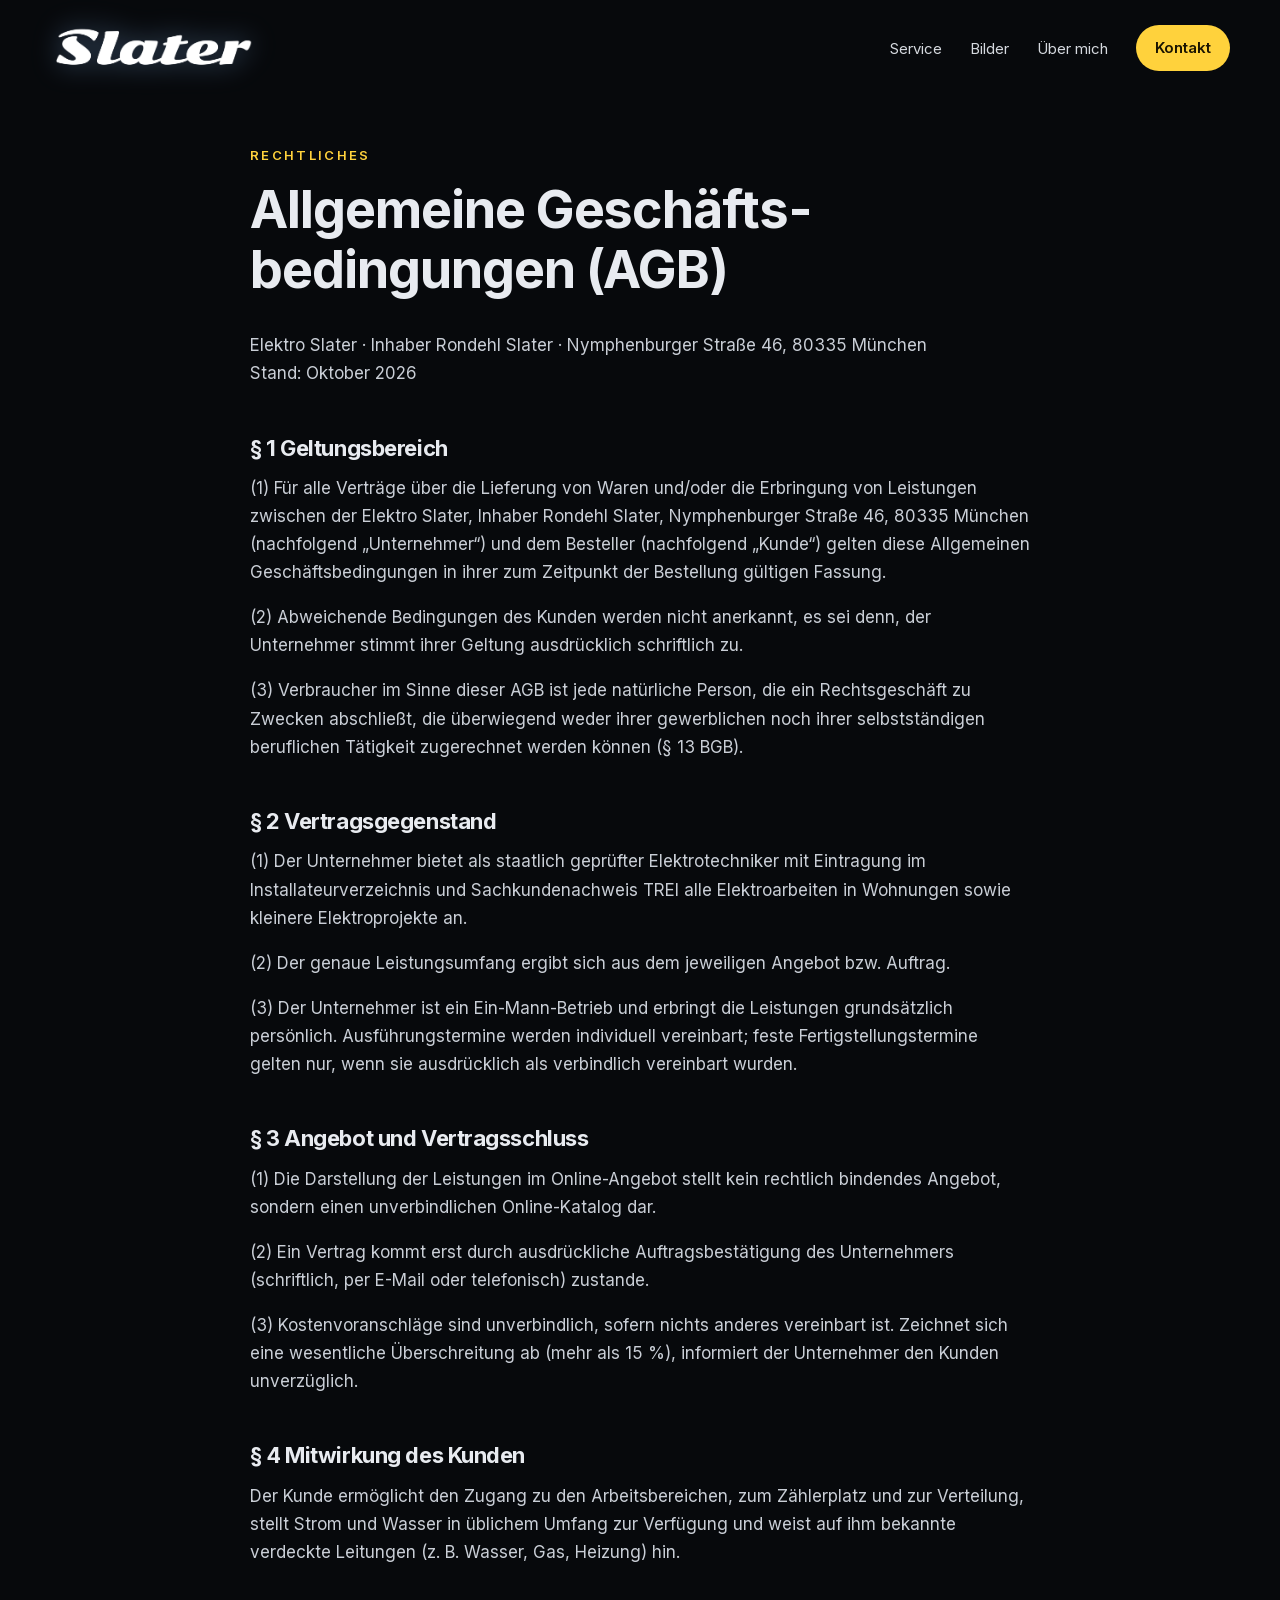
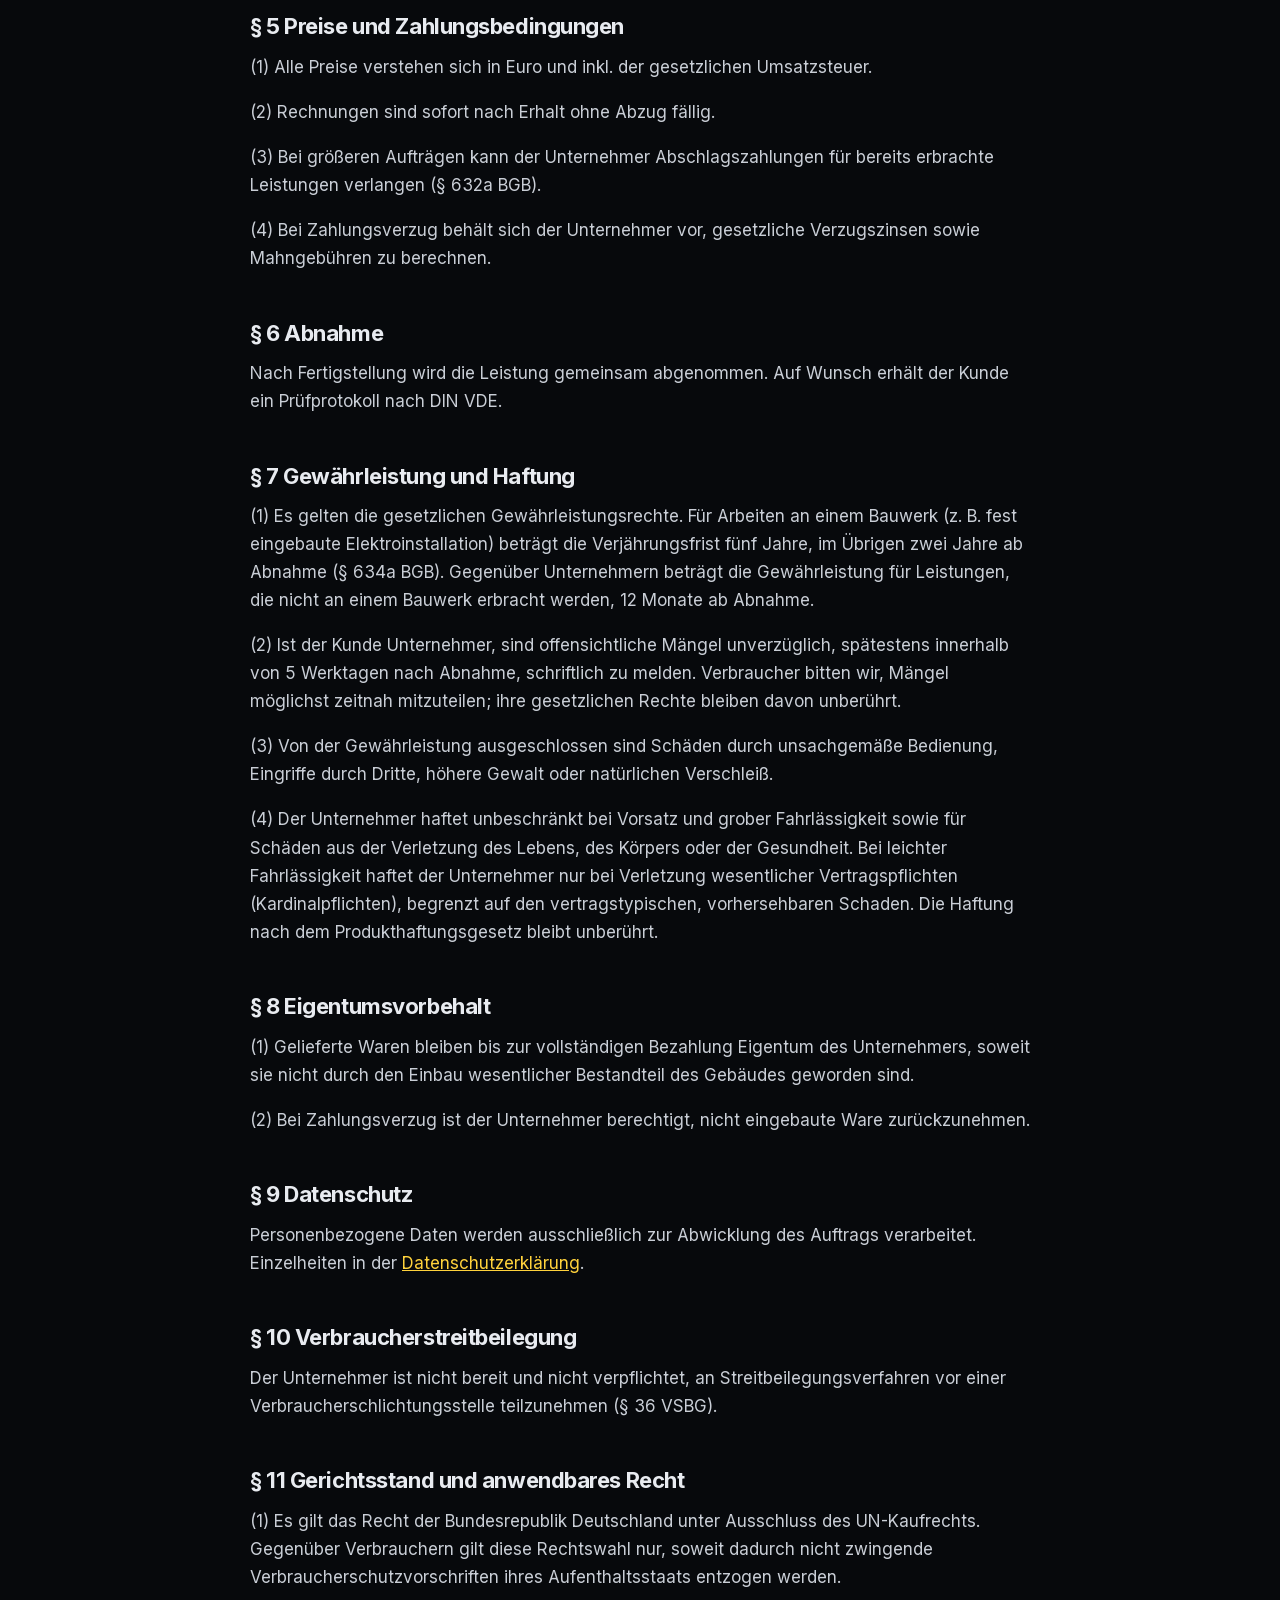
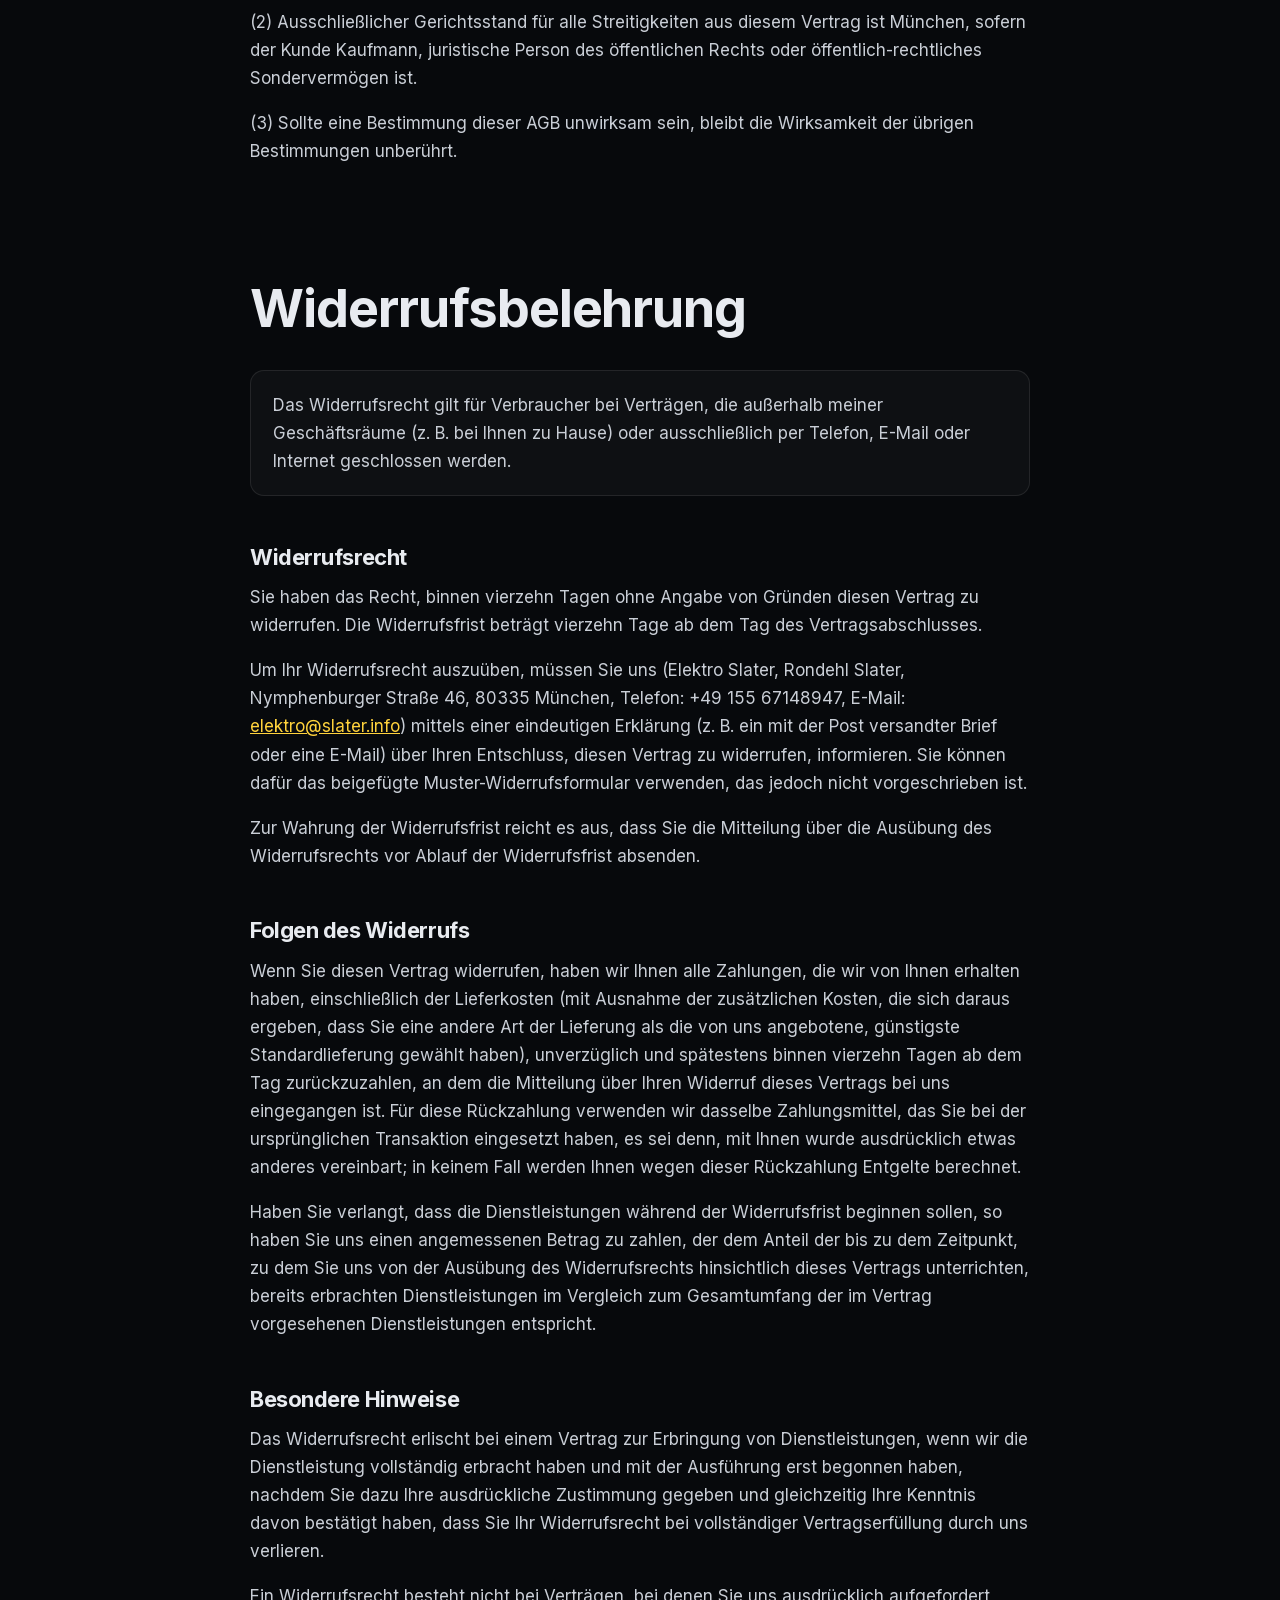
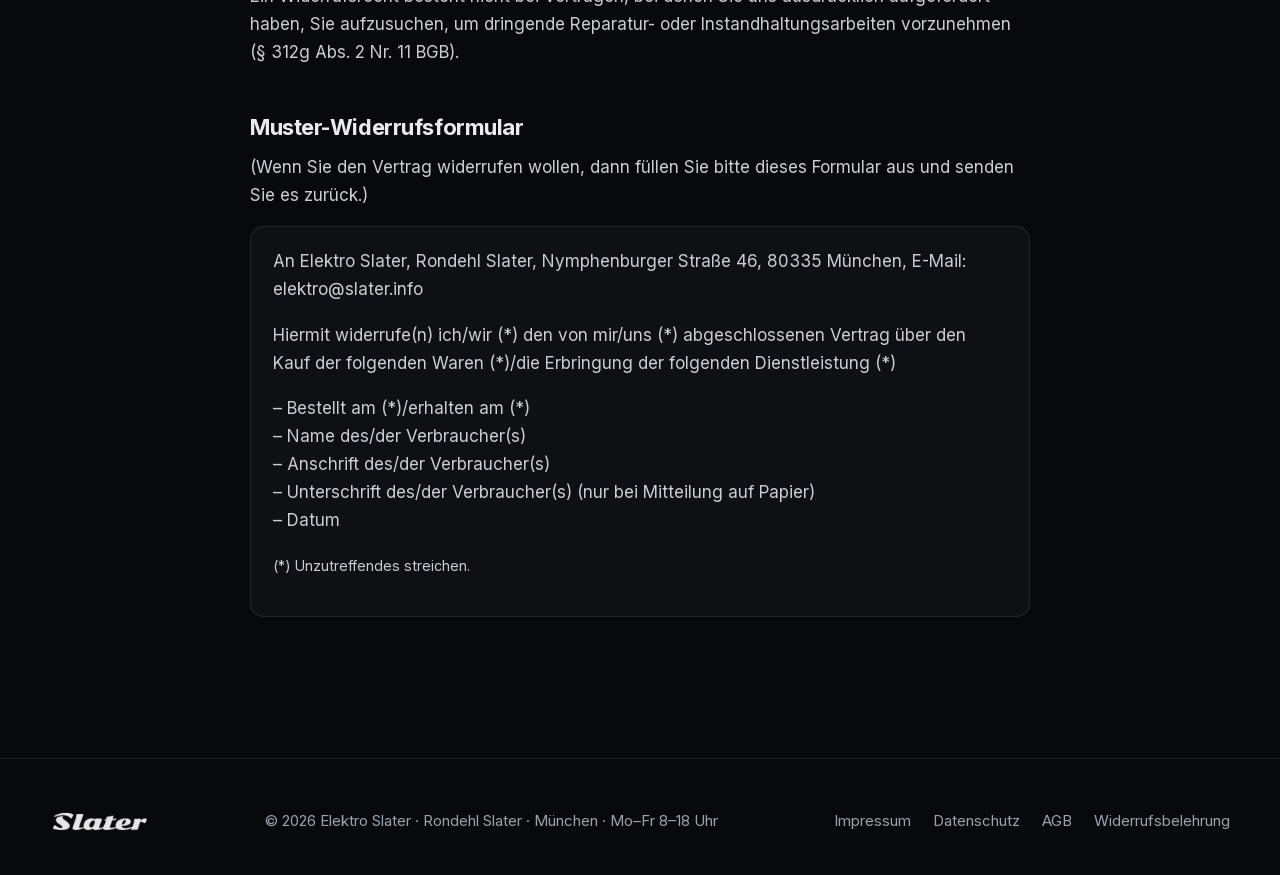
==== commit d0a32ac9: "Bilder im Uhrzeigersinn, Seitenblitze, größeres Logo, Erreichbarkeit Vier Bilder gleichzeitig, die i" ====
--- a/agb.html
+++ b/agb.html
@@ -7,12 +7,12 @@
   <meta name="robots" content="noindex, follow">
   <meta name="theme-color" content="#07090c">
   <link rel="icon" href="data:image/svg+xml,%3Csvg xmlns='http://www.w3.org/2000/svg' viewBox='0 0 64 64'%3E%3Crect width='64' height='64' rx='12' fill='%2307090c'/%3E%3Cpath d='M36 6 14 36h14l-4 22 24-32H34z' fill='%23ffd23c'/%3E%3C/svg%3E">
-  <link rel="stylesheet" href="css/style.css">
+  <link rel="stylesheet" href="css/style.css?v=4">
 </head>
 <body>
 <header class="site-header is-scrolled">
   <div class="wrap">
-    <a class="brand" href="index.html" aria-label="Elektro Slater – Startseite"><img src="img/logo-slater.png" alt="Slater" width="108" height="28"></a>
+    <a class="brand" href="index.html" aria-label="Elektro Slater – Startseite"><img src="img/logo-slater.png" alt="Slater" width="208" height="54"></a>
     <button class="nav-toggle" aria-expanded="false" aria-controls="nav" aria-label="Menü öffnen"><span></span><span></span><span></span></button>
     <nav class="nav" id="nav" aria-label="Hauptnavigation">
       <ul>
@@ -109,7 +109,7 @@
 <footer class="site-footer">
   <div class="wrap">
     <a href="index.html" aria-label="Startseite"><img src="img/logo-slater.png" alt="Slater" width="100" height="26"></a>
-    <span>© <span data-year>2026</span> Elektro Slater · Rondehl Slater · München</span>
+    <span>© <span data-year>2026</span> Elektro Slater · Rondehl Slater · München · Mo–Fr 8–18 Uhr</span>
     <ul>
       <li><a href="impressum.html">Impressum</a></li>
       <li><a href="datenschutz.html">Datenschutz</a></li>
@@ -118,6 +118,6 @@
     </ul>
   </div>
 </footer>
-<script src="js/main.js" defer></script>
+<script src="js/main.js?v=4" defer></script>
 </body>
 </html>
--- a/css/style.css
+++ b/css/style.css
@@ -528,3 +528,62 @@
 }
 .net-badges span:first-child { color: #9fd0ff; }
 .net-badges span:last-child { color: #ffd23c; }
+
+/* Werdegang: Zeitleiste, an der der Strom entlangläuft */
+.timeline { list-style: none; margin: 0; padding: 0 0 0 4px; position: relative; max-width: 860px; }
+.timeline::before { content: ""; position: absolute; left: 76px; top: 8px; bottom: 8px; width: 2px; background: rgba(255, 255, 255, .1); }
+.timeline::after { /* Stromimpuls */
+  content: ""; position: absolute; left: 75px; top: 0; width: 4px; height: 90px; border-radius: 4px;
+  background: linear-gradient(180deg, transparent, var(--spark), #fff, transparent);
+  box-shadow: 0 0 14px var(--spark); animation: tl-pulse 4.5s linear infinite;
+}
+@keyframes tl-pulse { 0% { top: 0; opacity: 0; } 8% { opacity: 1; } 92% { opacity: 1; } 100% { top: calc(100% - 90px); opacity: 0; } }
+.timeline li { display: grid; grid-template-columns: 64px 1fr; gap: 36px; padding: 0 0 38px; position: relative; }
+.timeline li::before { content: ""; position: absolute; left: 70px; top: 6px; width: 14px; height: 14px; border-radius: 50%; background: var(--bg); border: 2px solid var(--volt); box-shadow: 0 0 10px rgba(255, 210, 60, .5); }
+.tl-year { font-weight: 800; color: var(--volt); font-size: 15px; text-align: right; padding-top: 2px; white-space: nowrap; }
+.timeline h3 { margin: 0 0 6px; font-size: 20px; }
+.timeline p { margin: 0; color: var(--muted); }
+.tl-now::before { background: var(--volt) !important; animation: now 1.6s ease-in-out infinite; }
+@keyframes now { 50% { box-shadow: 0 0 22px rgba(255, 210, 60, .9); } }
+@media (max-width: 600px) {
+  .timeline::before { left: 7px; } .timeline::after { left: 6px; }
+  .timeline li { grid-template-columns: 1fr; gap: 4px; padding-left: 32px; }
+  .timeline li::before { left: 1px; }
+  .tl-year { text-align: left; }
+}
+@media (prefers-reduced-motion: reduce) { .timeline::after, .tl-now::before { animation: none; } }
+
+/* Größeres Logo oben links, schrumpft beim Scrollen etwas */
+.site-header .wrap { height: 96px; transition: height .3s; }
+.brand img { height: 54px; width: auto; transition: height .3s, filter .3s; filter: drop-shadow(0 0 14px rgba(143, 194, 255, .35)); }
+.site-header.is-scrolled .wrap { height: 74px; }
+.site-header.is-scrolled .brand img { height: 38px; filter: none; }
+@media (max-width: 860px) {
+  .site-header .wrap { height: 78px; }
+  .brand img { height: 42px; }
+  .site-header.is-scrolled .wrap { height: 64px; }
+  .site-header.is-scrolled .brand img { height: 32px; }
+}
+.hero-hours { display: inline-flex; align-items: center; gap: 8px; margin: 22px 0 0; font-size: 14.5px; color: #c9d0d8; text-shadow: 0 2px 12px rgba(0, 0, 0, .8); }
+.hero-hours svg { width: 16px; height: 16px; color: var(--volt); }
+.is-powered .hero-content > :nth-child(4) { transition-delay: 3.1s; }
+.contact .note { margin: 0 0 22px; }
+
+/* Bilder: immer vier, die im Uhrzeigersinn weiterwandern – Blitze an der Seite */
+.ring-section { padding-top: clamp(50px, 7vw, 100px); padding-bottom: clamp(50px, 7vw, 100px); overflow: hidden; }
+.ring-bolts { position: absolute; inset: 0; width: 100%; height: 100%; z-index: 0; pointer-events: none; }
+.ring { position: relative; width: 100%; aspect-ratio: 16 / 10; max-height: 86vh; margin: 0 auto; }
+.ring-card {
+  position: absolute; width: 49%; height: 48.5%; object-fit: cover; border-radius: 12px;
+  box-shadow: 0 24px 60px rgba(0, 0, 0, .6), 0 0 0 1px rgba(255, 255, 255, .06);
+  opacity: 0; transform: scale(.85);
+  transition: left 1.1s cubic-bezier(.65, 0, .35, 1), top 1.1s cubic-bezier(.65, 0, .35, 1),
+              opacity .9s ease, transform 1.1s cubic-bezier(.65, 0, .35, 1);
+  will-change: left, top, transform;
+}
+.ring-card.is-on { opacity: 1; transform: scale(1); }
+@media (max-width: 700px) {
+  .ring { aspect-ratio: 1 / 1.1; }
+  .ring-card { border-radius: 8px; }
+}
+@media (prefers-reduced-motion: reduce) { .ring-card { transition: opacity .6s; } }
